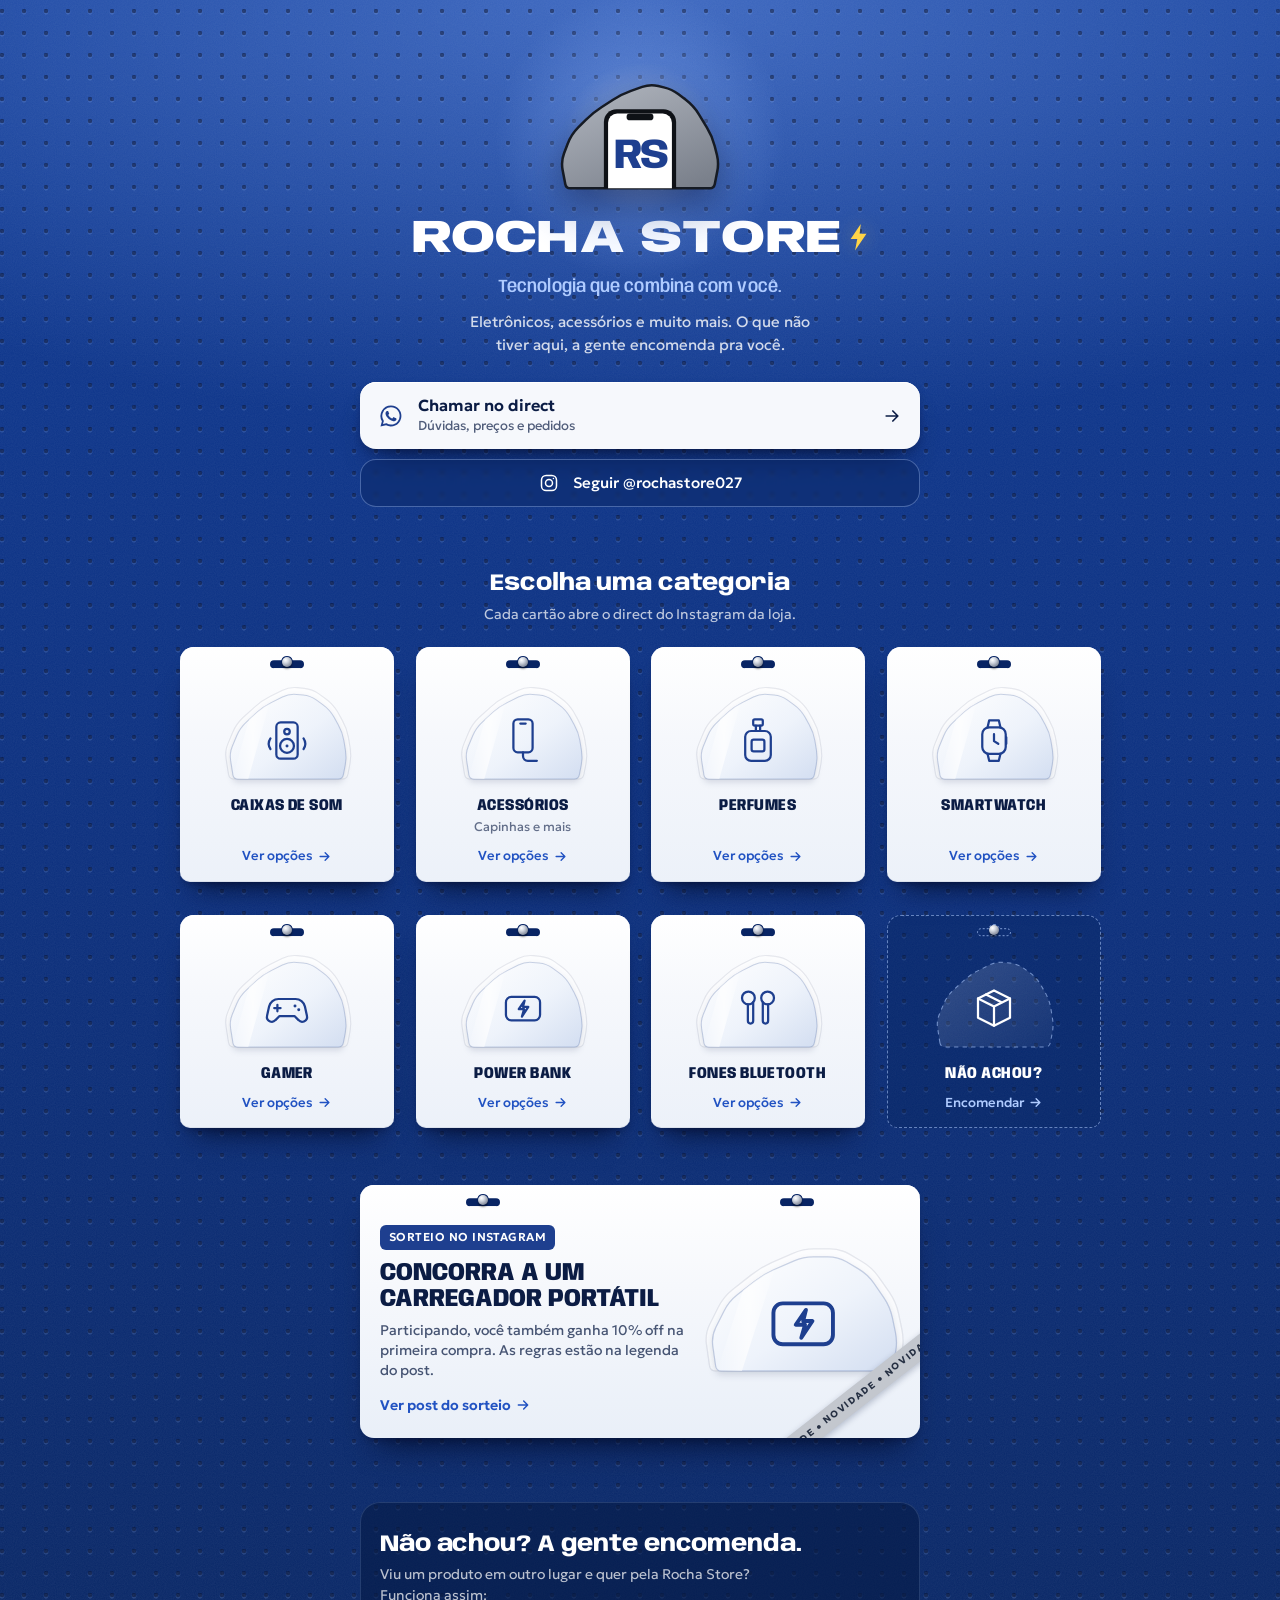
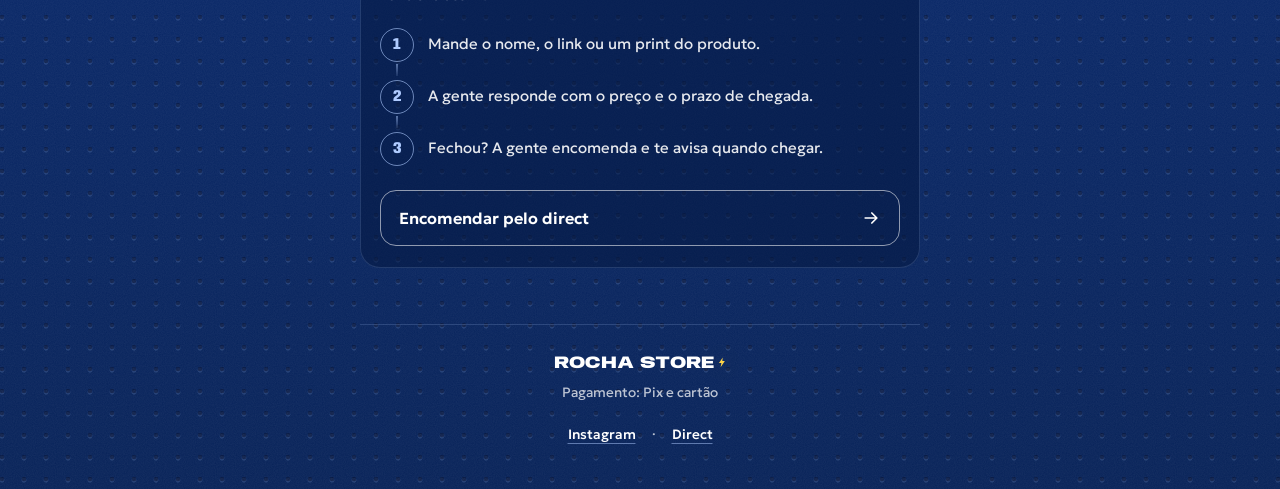
==== index.html @ 57f8ded2 "Biolink da Rocha Store: parede de ganchos com cartelas de blister Página de link na bio em HTML/CSS/" ====
<!doctype html>
<html lang="pt-BR">
<head>
  <meta charset="utf-8">
  <meta name="viewport" content="width=device-width, initial-scale=1, viewport-fit=cover">
  <title>Rocha Store · Tecnologia que combina com você</title>
  <meta name="description" content="Caixas de som, fones Bluetooth, smartwatches, power banks, acessórios, perfumes e linha gamer. Escolha a categoria e peça direto pelo WhatsApp. Produtos sob encomenda.">
  <meta name="theme-color" content="#0B2F7E">

  <meta property="og:type" content="website">
  <meta property="og:title" content="Rocha Store ⚡">
  <meta property="og:description" content="Tecnologia que combina com você. Eletrônicos, acessórios e produtos sob encomenda.">
  <meta property="og:image" content="assets/img/og.jpg">
  <meta property="og:locale" content="pt_BR">
  <meta name="twitter:card" content="summary_large_image">

  <link rel="icon" href="assets/img/favicon.svg" type="image/svg+xml">
  <link rel="apple-touch-icon" href="assets/img/apple-touch-icon.png">

  <link rel="preconnect" href="https://fonts.googleapis.com">
  <link rel="preconnect" href="https://fonts.gstatic.com" crossorigin>
  <link rel="stylesheet" href="https://fonts.googleapis.com/css2?family=Anybody:wdth,wght@50..150,400..900&family=Geologica:wght@300..700&display=swap">
  <link rel="stylesheet" href="assets/css/style.css">
</head>
<body>
  <!-- Desenhos compartilhados: gradiente da bolha de blister e recorte em forma de rocha -->
  <svg class="defs" width="0" height="0" aria-hidden="true" focusable="false">
    <defs>
      <linearGradient id="bolha" x1="0" y1="0" x2="1" y2="1">
        <stop offset="0" stop-color="#FFFFFF"/>
        <stop offset=".55" stop-color="#EEF3FB"/>
        <stop offset="1" stop-color="#D3DEF1"/>
      </linearGradient>
      <linearGradient id="bolha-vazia" x1="0" y1="0" x2="1" y2="1">
        <stop offset="0" stop-color="#FFFFFF" stop-opacity=".16"/>
        <stop offset="1" stop-color="#FFFFFF" stop-opacity=".04"/>
      </linearGradient>
      <linearGradient id="brilho" x1="0" y1="0" x2="1" y2="0">
        <stop offset="0" stop-color="#FFFFFF" stop-opacity="0"/>
        <stop offset=".5" stop-color="#FFFFFF" stop-opacity=".9"/>
        <stop offset="1" stop-color="#FFFFFF" stop-opacity="0"/>
      </linearGradient>
      <linearGradient id="pedra" x1=".2" y1="0" x2=".8" y2="1">
        <stop offset="0" stop-color="#AEB3BC"/>
        <stop offset="1" stop-color="#7A808B"/>
      </linearGradient>
      <clipPath id="corte-bolha">
        <path d="M9.3 86.1L7.2 72.9Q6 66 8.7 59.5L12.9 49.4Q16 42 21.9 36.6L32.1 27.4Q38 22 45.2 18.4L55.7 13.1Q62 10 69 10.7L75 11.3Q82 12 87.7 16.1L93.5 20.3Q100 25 104 31.9L108 39.1Q112 46 113.3 53.9L114.8 63.1Q116 70 114.6 76.9L112.8 86.1Q112 90 108 90L14 90Q10 90 9.3 86.1Z"/>
      </clipPath>
      <clipPath id="corte-bolha-larga">
        <path d="M9.4 100L7.1 83.9Q6 76 9.6 68.8L16 56Q20 48 27.1 42.4L40.9 31.6Q48 26 56.2 22.4L72.7 15.2Q80 12 88 12L100 12Q108 12 114.9 16L124.2 21.5Q132 26 137.1 33.4L144.9 44.6Q150 52 151.9 60.8L154.3 72.2Q156 80 154.7 87.9L152.7 100.1Q152 104 148 104L14 104Q10 104 9.4 100Z"/>
      </clipPath>
      <clipPath id="corte-celular">
        <rect x="0" y="0" width="200" height="148"/>
      </clipPath>
    </defs>
  </svg>

  <a class="pular" href="#parede">Pular para as categorias</a>

  <main class="pagina">
    <header class="topo">
      <div class="emblema" aria-hidden="true">
        <svg viewBox="0 0 200 160" class="emblema__svg">
          <path class="emblema__rocha" fill="url(#pedra)" d="M11.1 143.1L7.8 125.8Q6 116 9.5 106.6L13.8 95.2Q18 84 26.5 75.5L35.5 66.5Q44 58 54.1 51.5L67.9 42.5Q78 36 89.3 32L102.6 27.3Q112 24 121.7 26.2L128.3 27.8Q138 30 145.9 36.1L154.5 42.7Q164 50 170.3 60.2L179.7 75.8Q186 86 188.9 97.6L191.6 108.3Q194 118 192 127.8L189 143.1Q188 148 183 148L17 148Q12 148 11.1 143.1Z"/>
          <g clip-path="url(#corte-celular)">
            <rect x="57" y="54" width="86" height="120" rx="15" fill="#0E1116"/>
            <rect x="62" y="59" width="76" height="110" rx="11" fill="#FFFFFF"/>
            <rect x="84" y="59" width="32" height="8" rx="4" fill="#0E1116"/>
          </g>
          <text x="100" y="124" text-anchor="middle" class="emblema__rs">RS</text>
        </svg>
      </div>

      <h1 class="marca">Rocha Store<svg class="marca__raio" viewBox="0 0 24 32" aria-hidden="true"><path d="M14.5 1 3 18h7.5L8 31 21 12h-7.8z"/></svg></h1>
      <p class="slogan" data-texto="slogan">Tecnologia que combina com você.</p>
      <p class="apresentacao">Eletrônicos, acessórios e muito mais. O que não tiver aqui, a gente encomenda pra você.</p>

      <div class="acoes">
        <a class="botao botao--principal" data-contato data-mensagem="geral" href="#" target="_blank" rel="noopener">
          <svg class="botao__icone" viewBox="0 0 24 24" aria-hidden="true"><path d="M12 2.2a9.7 9.7 0 0 0-8.4 14.6L2.3 21.8l5.1-1.3A9.7 9.7 0 1 0 12 2.2Zm0 17.7a8 8 0 0 1-4.1-1.1l-.3-.2-3 .8.8-2.9-.2-.3A8 8 0 1 1 12 19.9Zm4.4-6c-.2-.1-1.4-.7-1.7-.8-.2-.1-.4-.1-.5.1l-.8.9c-.1.2-.3.2-.5.1a6.6 6.6 0 0 1-3.3-2.9c-.2-.4.2-.4.7-1.3.1-.2 0-.3 0-.4l-.8-1.8c-.2-.5-.4-.4-.5-.4h-.5a.9.9 0 0 0-.7.3 2.8 2.8 0 0 0-.9 2.1 4.9 4.9 0 0 0 1 2.6 11.2 11.2 0 0 0 4.3 3.8c1.6.7 2.2.8 3 .6a2.5 2.5 0 0 0 1.7-1.2 2 2 0 0 0 .1-1.2c0-.1-.2-.2-.4-.3Z"/></svg>
          <span class="botao__texto">
            <span class="botao__rotulo" data-rotulo-contato>Chamar no WhatsApp</span>
            <span class="botao__apoio">Dúvidas, preços e pedidos</span>
          </span>
          <svg class="botao__seta" viewBox="0 0 24 24" aria-hidden="true"><path d="M5 12h13M13 6l6 6-6 6"/></svg>
        </a>
        <a class="botao botao--secundario" data-instagram href="https://www.instagram.com/rochastore027/" target="_blank" rel="noopener">
          <svg class="botao__icone" viewBox="0 0 24 24" aria-hidden="true"><rect x="3" y="3" width="18" height="18" rx="5.5"/><circle cx="12" cy="12" r="4.2"/><circle cx="17.3" cy="6.7" r=".9" class="cheio"/></svg>
          <span class="botao__rotulo">Seguir <span data-arroba>@rochastore027</span></span>
        </a>
      </div>
    </header>

    <section class="parede" id="parede" aria-labelledby="t-parede">
      <div class="secao-cabeca">
        <h2 id="t-parede">Escolha uma categoria</h2>
        <p data-ajuda-categorias>Cada cartão abre o WhatsApp com a mensagem pronta.</p>
      </div>
      <ul class="ganchos" data-ganchos>
        <!-- preenchido por main.js a partir de config.js -->
      </ul>
      <noscript>
        <p class="sem-js">Para ver as categorias, ative o JavaScript ou chame a gente no Instagram: <a href="https://www.instagram.com/rochastore027/">@rochastore027</a>.</p>
      </noscript>
    </section>

    <section class="sorteio" data-sorteio hidden aria-labelledby="t-sorteio">
      <a class="cartela" data-sorteio-link href="#" target="_blank" rel="noopener">
        <span class="furo furo--esq" aria-hidden="true"><span class="pino"></span></span>
        <span class="furo furo--dir" aria-hidden="true"><span class="pino"></span></span>
        <span class="cartela__texto">
          <span class="selo" data-sorteio-selo>Sorteio no Instagram</span>
          <span class="cartela__titulo" id="t-sorteio" data-sorteio-titulo>Concorra a um carregador portátil</span>
          <span class="cartela__corpo" data-sorteio-texto></span>
          <span class="cartela__acao"><span data-sorteio-botao>Ver post do sorteio</span><svg viewBox="0 0 24 24" aria-hidden="true"><path d="M5 12h13M13 6l6 6-6 6"/></svg></span>
        </span>
        <span class="cartela__bolha" aria-hidden="true">
          <svg viewBox="0 0 160 112">
            <path class="bolha__aba" d="M9.4 100L7.1 83.9Q6 76 9.6 68.8L16 56Q20 48 27.1 42.4L40.9 31.6Q48 26 56.2 22.4L72.7 15.2Q80 12 88 12L100 12Q108 12 114.9 16L124.2 21.5Q132 26 137.1 33.4L144.9 44.6Q150 52 151.9 60.8L154.3 72.2Q156 80 154.7 87.9L152.7 100.1Q152 104 148 104L14 104Q10 104 9.4 100Z" transform="translate(80 104) scale(1.07) translate(-80 -104)"/>
            <path class="bolha__casca" fill="url(#bolha)" d="M9.4 100L7.1 83.9Q6 76 9.6 68.8L16 56Q20 48 27.1 42.4L40.9 31.6Q48 26 56.2 22.4L72.7 15.2Q80 12 88 12L100 12Q108 12 114.9 16L124.2 21.5Q132 26 137.1 33.4L144.9 44.6Q150 52 151.9 60.8L154.3 72.2Q156 80 154.7 87.9L152.7 100.1Q152 104 148 104L14 104Q10 104 9.4 100Z"/>
            <g clip-path="url(#corte-bolha-larga)"><path class="bolha__reflexo" d="M44 0h20L28 112H8Z"/></g>
            <g class="bolha__icone" transform="translate(44 30) scale(1.5)">
              <rect x="8" y="13" width="32" height="22" rx="5"/><path d="m25.5 16.5-5.5 8h5l-2 7 6-9h-5z"/>
            </g>
          </svg>
        </span>
        <span class="fita" aria-hidden="true"><span>Novidade • Novidade • Novidade • Novidade • Novidade • Novidade • Novidade •</span></span>
      </a>
    </section>

    <section class="encomenda" id="encomenda" aria-labelledby="t-encomenda">
      <div class="secao-cabeca">
        <h2 id="t-encomenda">Não achou? A gente encomenda.</h2>
        <p>Viu um produto em outro lugar e quer pela Rocha Store? Funciona assim:</p>
      </div>
      <ol class="passos">
        <li><span class="passos__n" aria-hidden="true">1</span><p>Mande o nome, o link ou um print do produto.</p></li>
        <li><span class="passos__n" aria-hidden="true">2</span><p>A gente responde com o preço e o prazo de chegada.</p></li>
        <li><span class="passos__n" aria-hidden="true">3</span><p>Fechou? A gente encomenda e te avisa quando chegar.</p></li>
      </ol>
      <a class="botao botao--linha" data-contato data-mensagem="encomenda" href="#" target="_blank" rel="noopener">
        <span class="botao__rotulo" data-rotulo-encomenda>Encomendar pelo WhatsApp</span>
        <svg class="botao__seta" viewBox="0 0 24 24" aria-hidden="true"><path d="M5 12h13M13 6l6 6-6 6"/></svg>
      </a>
    </section>

    <footer class="rodape">
      <p class="rodape__marca">Rocha Store<svg class="marca__raio" viewBox="0 0 24 32" aria-hidden="true"><path d="M14.5 1 3 18h7.5L8 31 21 12h-7.8z"/></svg></p>
      <p class="rodape__pagamento" data-pagamento hidden></p>
      <p class="rodape__links">
        <a data-instagram href="https://www.instagram.com/rochastore027/" target="_blank" rel="noopener">Instagram</a>
        <span aria-hidden="true">·</span>
        <a data-contato data-mensagem="geral" href="#" target="_blank" rel="noopener" data-rotulo-curto>WhatsApp</a>
      </p>
    </footer>
  </main>

  <script src="assets/js/config.js"></script>
  <script src="assets/js/main.js"></script>
</body>
</html>
---- assets/css/style.css ----
/* ==========================================================
   ROCHA STORE — biolink
   Conceito: a parede de ganchos de uma loja de acessórios.
   Cada categoria é uma cartela de blister pendurada num pino,
   com a bolha no formato da rocha do logo.
   ========================================================== */

:root {
  /* cor */
  --parede: #0B2F7E;        /* cobalto dos posts da loja */
  --parede-alta: #0F3A95;
  --parede-baixa: #072258;
  --furo: rgba(2, 12, 44, .52);
  --marinho: #0B1C44;       /* tinta principal */
  --rs: #1E3F8F;            /* azul do monograma RS */
  --pedra: #9298A2;         /* a rocha do logo */
  --cartao: #F6F8FC;        /* papel-cartão da cartela */
  --ceu: #AFCBFF;           /* luz da vitrine */
  --raio: #FFD447;          /* o ⚡ da bio — usado só no raio */
  --fita: #C3C7CE;          /* fita "NOVIDADE" dos posts */
  --branco-70: rgba(255, 255, 255, .72);

  /* tipo */
  --f-display: "Anybody", "Arial Narrow", system-ui, sans-serif;
  --f-texto: "Geologica", system-ui, -apple-system, "Segoe UI", sans-serif;

  /* medidas */
  --coluna: 560px;
  --margem: 16px;
  --raio-cartao: 14px;
  --passo-furo: 22px;

  /* movimento */
  --mola: cubic-bezier(.3, .7, .3, 1);
}

*,
*::before,
*::after { box-sizing: border-box; }

/* o html tem fundo próprio para que o fundo do body cubra a página inteira
   (e não só a primeira tela) */
html {
  background: var(--parede-baixa);
  -webkit-text-size-adjust: 100%;
  text-size-adjust: 100%;
}

body {
  margin: 0;
  min-height: 100vh;
  font-family: var(--f-texto);
  font-size: 16px;
  line-height: 1.5;
  color: #fff;
  background-color: var(--parede);
  /* parede perfurada: furo escuro + borda inferior iluminada + luz de vitrine */
  background-image:
    radial-gradient(circle at 50% 50%, var(--furo) 0 1.9px, transparent 2.5px),
    radial-gradient(circle at 50% calc(50% + 1.2px), rgba(175, 203, 255, .14) 0 2.1px, transparent 2.8px),
    radial-gradient(120% 620px at 50% 0, rgba(130, 172, 255, .42), rgba(130, 172, 255, 0) 70%),
    linear-gradient(180deg, var(--parede-alta) 0, var(--parede) 40%, var(--parede-baixa) 100%);
  background-size: var(--passo-furo) var(--passo-furo), var(--passo-furo) var(--passo-furo), 100% 100%, 100% 100%;
  background-repeat: repeat, repeat, no-repeat, no-repeat;
  background-position: center top;
  -webkit-font-smoothing: antialiased;
  -moz-osx-font-smoothing: grayscale;
  overflow-x: hidden;
}

/* grão da chapa pintada */
body { position: relative; }
body::before {
  content: "";
  position: absolute;
  inset: 0;
  pointer-events: none;
  z-index: 0;
  opacity: .07;
  background-image: url("data:image/svg+xml,%3Csvg xmlns='http://www.w3.org/2000/svg' width='160' height='160'%3E%3Cfilter id='n'%3E%3CfeTurbulence type='fractalNoise' baseFrequency='.9' numOctaves='2' stitchTiles='stitch'/%3E%3CfeColorMatrix values='0 0 0 0 1 0 0 0 0 1 0 0 0 0 1 0 0 0 .9 0'/%3E%3C/filter%3E%3Crect width='100%25' height='100%25' filter='url(%23n)'/%3E%3C/svg%3E");
}

.defs { position: absolute; width: 0; height: 0; overflow: hidden; }

a { color: inherit; }

:focus-visible {
  outline: 3px solid var(--ceu);
  outline-offset: 4px;
  border-radius: 6px;
}

.pular {
  position: absolute;
  left: 50%;
  top: 8px;
  transform: translate(-50%, -160%);
  z-index: 10;
  padding: 10px 16px;
  border-radius: 999px;
  background: var(--cartao);
  color: var(--marinho);
  font-weight: 600;
  font-size: 14px;
  text-decoration: none;
  transition: transform .2s ease;
}
.pular:focus-visible { transform: translate(-50%, 0); }

.pagina {
  position: relative;
  z-index: 1;
  width: min(100% - var(--margem) * 2, var(--coluna));
  margin-inline: auto;
  padding: max(40px, env(safe-area-inset-top)) 0 max(32px, env(safe-area-inset-bottom));
}

/* ---------------------------------------------------------- */
/* Topo                                                         */
/* ---------------------------------------------------------- */

.topo {
  display: flex;
  flex-direction: column;
  align-items: center;
  text-align: center;
}

.emblema {
  position: relative;
  width: 168px;
  margin-bottom: 18px;
}
/* o halo de luz atrás do logo, como no post "Novidade" */
.emblema::before {
  content: "";
  position: absolute;
  left: 50%;
  top: 54%;
  width: 290px;
  aspect-ratio: 1;
  transform: translate(-50%, -50%);
  border-radius: 50%;
  background: radial-gradient(closest-side, rgba(214, 228, 255, .62), rgba(150, 186, 255, .22) 52%, rgba(150, 186, 255, 0) 100%);
  pointer-events: none;
}
.emblema__svg {
  position: relative;
  display: block;
  width: 100%;
  height: auto;
  overflow: visible;
  filter: drop-shadow(0 14px 18px rgba(2, 12, 44, .45));
}
.emblema__rocha {
  stroke: #161B24;
  stroke-width: 3;
  stroke-linejoin: round;
}
.emblema__rs {
  font-family: var(--f-display);
  font-stretch: 100%;
  font-weight: 760;
  font-size: 50px;
  letter-spacing: -4px;
  fill: var(--rs);
}

.marca {
  margin: 0;
  font-family: var(--f-display);
  font-stretch: 128%;
  font-weight: 860;
  font-size: clamp(30px, 9vw, 46px);
  line-height: 1;
  letter-spacing: -.01em;
  text-transform: uppercase;
  text-wrap: balance;
}
.marca__raio {
  display: inline-block;
  width: .46em;
  height: .62em;
  margin-left: .14em;
  vertical-align: .02em;
  fill: var(--raio);
  filter: drop-shadow(0 0 10px rgba(255, 212, 71, .35));
}

.slogan {
  margin: 12px 0 0;
  font-family: var(--f-display);
  font-stretch: 92%;
  font-weight: 560;
  font-size: 18px;
  letter-spacing: .005em;
  color: var(--ceu);
}

.apresentacao {
  max-width: 34ch;
  margin: 10px 0 0;
  font-size: 15px;
  font-weight: 400;
  color: rgba(255, 255, 255, .8);
  text-wrap: pretty;
}

/* ---------------------------------------------------------- */
/* Botões                                                       */
/* ---------------------------------------------------------- */

.acoes {
  display: grid;
  gap: 10px;
  width: 100%;
  margin-top: 26px;
}

.botao {
  display: flex;
  align-items: center;
  gap: 14px;
  min-height: 48px;
  text-decoration: none;
  border-radius: 16px;
  -webkit-tap-highlight-color: transparent;
  transition: transform .18s ease, background-color .18s ease, border-color .18s ease, box-shadow .18s ease;
}
.botao svg { flex: none; }
.botao__icone { width: 26px; height: 26px; }
.botao__seta {
  width: 20px;
  height: 20px;
  margin-left: auto;
  fill: none;
  stroke: currentColor;
  stroke-width: 2;
  stroke-linecap: round;
  stroke-linejoin: round;
  transition: transform .18s ease;
}
.botao__texto { display: grid; text-align: left; }
.botao__rotulo { font-weight: 600; font-size: 16px; line-height: 1.2; }
.botao__apoio { font-size: 13px; font-weight: 400; opacity: .7; }

.botao--principal {
  padding: 14px 18px;
  min-height: 64px;
  background: var(--cartao);
  color: var(--marinho);
  box-shadow:
    inset 0 1px 0 #fff,
    0 18px 30px -16px rgba(2, 10, 40, .8),
    0 3px 8px -3px rgba(2, 10, 40, .4);
}
.botao--principal .botao__icone { fill: var(--rs); }

.botao--secundario {
  justify-content: center;
  padding: 10px 18px;
  color: #fff;
  border: 1px solid rgba(175, 203, 255, .36);
  background: rgba(7, 34, 88, .35);
  -webkit-backdrop-filter: blur(2px);
  backdrop-filter: blur(2px);
}
.botao--secundario .botao__icone {
  width: 20px;
  height: 20px;
  fill: none;
  stroke: currentColor;
  stroke-width: 1.8;
}
.botao--secundario .cheio { fill: currentColor; stroke: none; }
.botao--secundario .botao__rotulo { font-size: 15px; font-weight: 500; }

.botao--linha {
  justify-content: space-between;
  padding: 14px 18px;
  min-height: 56px;
  color: #fff;
  border: 1.5px solid rgba(255, 255, 255, .55);
}

@media (hover: hover) {
  .botao:hover .botao__seta { transform: translateX(3px); }
  .botao--principal:hover { transform: translateY(-1px); }
  .botao--secundario:hover { background: rgba(7, 34, 88, .6); border-color: rgba(175, 203, 255, .6); }
  .botao--linha:hover { background: rgba(255, 255, 255, .08); border-color: #fff; }
}
.botao:active { transform: translateY(1px); }

/* ---------------------------------------------------------- */
/* Cabeçalhos de seção                                          */
/* ---------------------------------------------------------- */

.secao-cabeca { margin-bottom: 22px; text-align: center; }
.secao-cabeca h2 {
  margin: 0;
  font-family: var(--f-display);
  font-stretch: 104%;
  font-weight: 760;
  font-size: 23px;
  line-height: 1.15;
  letter-spacing: -.005em;
  text-wrap: balance;
}
.secao-cabeca p {
  max-width: 38ch;
  margin: 6px auto 0;
  font-size: 14px;
  font-weight: 350;
  color: var(--branco-70);
  text-wrap: pretty;
}

/* ---------------------------------------------------------- */
/* A parede                                                     */
/* ---------------------------------------------------------- */

.parede { margin-top: 64px; }

.ganchos {
  list-style: none;
  margin: 0;
  padding: 0;
  display: grid;
  grid-template-columns: repeat(2, minmax(0, 1fr));
  gap: 26px 14px;
}

.gancho {
  /* o pino fica 15px abaixo do topo da cartela: é dali que ela balança */
  transform-origin: 50% 15px;
}

.etiqueta {
  position: relative;
  display: flex;
  flex-direction: column;
  align-items: center;
  height: 100%;
  padding: 34px 12px 16px;
  text-align: center;
  text-decoration: none;
  color: var(--marinho);
  background:
    linear-gradient(180deg, #fff 0, var(--cartao) 38%, #ECF1F9 100%);
  border-radius: var(--raio-cartao) var(--raio-cartao) 10px 10px;
  box-shadow:
    inset 0 1px 0 #fff,
    inset 0 -1px 0 rgba(11, 28, 68, .08),
    0 20px 26px -16px rgba(2, 10, 40, .85),
    0 6px 10px -6px rgba(2, 10, 40, .5);
  transform-origin: 50% 15px;
  -webkit-tap-highlight-color: transparent;
}
.etiqueta:focus-visible { outline-offset: 5px; border-radius: var(--raio-cartao); }

/* o furo "euro slot" da cartela e o pino que a segura */
.furo {
  position: absolute;
  top: 9px;
  left: 50%;
  width: 34px;
  height: 14px;
  transform: translateX(-50%);
  background: url("data:image/svg+xml,%3Csvg xmlns='http://www.w3.org/2000/svg' viewBox='0 0 34 14'%3E%3Cpath fill='%23082464' d='M17 0a6 6 0 0 1 5.7 4.2H30a4 4 0 0 1 0 8H4a4 4 0 0 1 0-8h7.3A6 6 0 0 1 17 0Z'/%3E%3Cpath fill='none' stroke='%23fff' stroke-opacity='.9' d='M3.6 12.6h26.8'/%3E%3C/svg%3E") center / contain no-repeat;
}
.pino {
  position: absolute;
  left: 50%;
  top: 1px;
  width: 10px;
  height: 10px;
  transform: translateX(-50%);
  border-radius: 50%;
  background: radial-gradient(circle at 35% 30%, #fff 0, #D4D9E2 30%, #8A91A0 70%, #4B5262 100%);
  box-shadow: 0 2px 2px rgba(0, 0, 0, .45);
}

.etiqueta__bolha {
  display: block;
  width: min(100%, 128px);
  margin-top: 2px;
}
.etiqueta__bolha svg,
.cartela__bolha svg {
  display: block;
  width: 100%;
  height: auto;
  overflow: visible;
}

/* a aba plana do plástico, colada na cartela em volta da bolha */
.bolha__aba {
  fill: rgba(255, 255, 255, .55);
  stroke: rgba(11, 28, 68, .09);
  stroke-width: 1;
}
.bolha__casca {
  stroke: rgba(30, 63, 143, .22);
  stroke-width: 1;
  filter: drop-shadow(0 3px 3px rgba(11, 28, 68, .14));
}
.bolha__reflexo { fill: url(#brilho); opacity: .8; }
.bolha__icone {
  fill: none;
  stroke: var(--rs);
  stroke-width: 2.1;
  stroke-linecap: round;
  stroke-linejoin: round;
}
.bolha__icone .cheio { fill: var(--rs); stroke: none; }

.etiqueta__nome {
  margin-top: 12px;
  font-family: var(--f-display);
  font-stretch: 84%;
  font-weight: 800;
  font-size: 16px;
  line-height: 1.08;
  letter-spacing: .03em;
  text-transform: uppercase;
  text-wrap: balance;
}
.etiqueta__detalhe {
  margin-top: 3px;
  font-size: 12.5px;
  font-weight: 400;
  color: rgba(11, 28, 68, .62);
}
.etiqueta__acao {
  display: inline-flex;
  align-items: center;
  gap: 4px;
  margin-top: auto;
  padding-top: 10px;
  font-size: 13px;
  font-weight: 500;
  color: #2152C2;
}
.etiqueta__acao svg {
  width: 15px;
  height: 15px;
  fill: none;
  stroke: currentColor;
  stroke-width: 2.2;
  stroke-linecap: round;
  stroke-linejoin: round;
  transition: transform .18s ease;
}

/* o gancho vazio: espaço do produto que você não encontrou */
.etiqueta--vazia {
  color: #fff;
  background: rgba(7, 34, 88, .28);
  box-shadow: none;
  outline: 1.5px dashed rgba(175, 203, 255, .55);
  outline-offset: -1.5px;
}
.etiqueta--vazia:focus-visible { outline: 3px solid var(--ceu); outline-offset: 5px; }
.etiqueta--vazia .furo {
  background-image: url("data:image/svg+xml,%3Csvg xmlns='http://www.w3.org/2000/svg' viewBox='0 0 34 14'%3E%3Cpath fill='none' stroke='%23AFCBFF' stroke-opacity='.7' stroke-dasharray='2 2' d='M17 .5a5.5 5.5 0 0 1 5.3 4.2H30a3.5 3.5 0 0 1 0 7H4a3.5 3.5 0 0 1 0-7h7.7A5.5 5.5 0 0 1 17 .5Z'/%3E%3C/svg%3E");
}
.etiqueta--vazia .bolha__aba { display: none; }
.etiqueta--vazia .bolha__casca {
  stroke: rgba(175, 203, 255, .6);
  stroke-dasharray: 4 4;
  filter: none;
}
.etiqueta--vazia .bolha__icone { stroke: #fff; }
.etiqueta--vazia .etiqueta__acao { color: var(--ceu); }

@media (hover: hover) {
  .etiqueta:hover { animation: balanco 1.1s var(--mola); }
  .etiqueta:hover .etiqueta__acao svg { transform: translateX(3px); }
  .etiqueta--vazia:hover { background: rgba(7, 34, 88, .45); }
}
.etiqueta:focus-visible { animation: balanco 1.1s var(--mola); }
.etiqueta:active { animation: balanco .9s var(--mola); }

@keyframes balanco {
  0%   { rotate: 0deg; }
  18%  { rotate: 4.5deg; }
  40%  { rotate: -3deg; }
  60%  { rotate: 1.6deg; }
  80%  { rotate: -.6deg; }
  100% { rotate: 0deg; }
}

/* entrada: cada cartela é pendurada no pino e assenta balançando */
.vai-pendurar .gancho { opacity: 0; }
.pendurada .gancho {
  animation: pendurar 1.15s var(--mola) both;
  animation-delay: calc(var(--i) * 75ms);
}
@keyframes pendurar {
  0%   { opacity: 0; translate: 0 -22px; rotate: -8deg; }
  30%  { opacity: 1; translate: 0 0; rotate: 6deg; }
  52%  { rotate: -3.5deg; }
  72%  { rotate: 1.6deg; }
  88%  { rotate: -.5deg; }
  100% { opacity: 1; translate: 0 0; rotate: 0deg; }
}

.sem-js {
  padding: 16px;
  border-radius: 12px;
  background: rgba(7, 34, 88, .5);
  font-size: 14px;
  text-align: center;
}

/* ---------------------------------------------------------- */
/* Sorteio — cartela larga, dois pinos                          */
/* ---------------------------------------------------------- */

.sorteio { margin-top: 56px; }
.sorteio[hidden] { display: none; }

.cartela {
  position: relative;
  display: grid;
  grid-template-columns: minmax(0, 1fr) 38%;
  align-items: center;
  gap: 8px;
  padding: 40px 18px 22px 20px;
  overflow: hidden;
  text-decoration: none;
  color: var(--marinho);
  background: linear-gradient(180deg, #fff 0, var(--cartao) 40%, #E9EFF8 100%);
  border-radius: var(--raio-cartao);
  box-shadow:
    inset 0 1px 0 #fff,
    0 22px 30px -18px rgba(2, 10, 40, .9),
    0 6px 10px -6px rgba(2, 10, 40, .5);
  transform-origin: 50% 15px;
  -webkit-tap-highlight-color: transparent;
}
.cartela:focus-visible { outline-offset: 5px; border-radius: var(--raio-cartao); }
.furo--esq { left: 22%; }
.furo--dir { left: 78%; }

.cartela__texto { position: relative; z-index: 1; display: grid; justify-items: start; }

.selo {
  display: inline-block;
  padding: 4px 9px 4px;
  border-radius: 6px;
  background: var(--rs);
  color: #fff;
  font-size: 11.5px;
  font-weight: 600;
  letter-spacing: .04em;
  text-transform: uppercase;
}
.cartela__titulo {
  margin-top: 10px;
  font-family: var(--f-display);
  font-stretch: 92%;
  font-weight: 820;
  font-size: clamp(20px, 5.6vw, 25px);
  line-height: 1.04;
  text-transform: uppercase;
  text-wrap: balance;
}
.cartela__corpo {
  margin-top: 8px;
  font-size: 14px;
  line-height: 1.45;
  color: rgba(11, 28, 68, .74);
  text-wrap: pretty;
}
.cartela__acao {
  display: inline-flex;
  align-items: center;
  gap: 4px;
  margin-top: 14px;
  font-size: 14px;
  font-weight: 600;
  color: #2152C2;
}
.cartela__acao svg {
  width: 16px;
  height: 16px;
  fill: none;
  stroke: currentColor;
  stroke-width: 2.2;
  stroke-linecap: round;
  stroke-linejoin: round;
  transition: transform .18s ease;
}
.cartela__bolha { position: relative; z-index: 1; align-self: center; margin-bottom: 18px; }

/* a fita "NOVIDADE" dos posts da loja, atravessando o canto */
.fita {
  position: absolute;
  right: -58px;
  bottom: 30px;
  z-index: 2;
  width: 240px;
  padding: 4px 0;
  transform: rotate(-38deg);
  background: var(--fita);
  color: #263043;
  box-shadow: 0 2px 6px rgba(11, 28, 68, .25);
  overflow: hidden;
  white-space: nowrap;
  pointer-events: none;
}
.fita span {
  display: block;
  font-size: 9.5px;
  font-weight: 700;
  letter-spacing: .16em;
  text-transform: uppercase;
}

@media (hover: hover) {
  .cartela:hover { animation: balanco-curto 1.2s var(--mola); }
  .cartela:hover .cartela__acao svg { transform: translateX(3px); }
}
@keyframes balanco-curto {
  0%, 100% { rotate: 0deg; }
  25% { rotate: 1deg; }
  55% { rotate: -.6deg; }
  80% { rotate: .25deg; }
}

/* ---------------------------------------------------------- */
/* Sob encomenda                                                */
/* ---------------------------------------------------------- */

.encomenda {
  margin-top: 64px;
  padding: 30px 20px 22px;
  border-radius: 20px;
  background: rgba(5, 24, 66, .55);
  box-shadow: inset 0 0 0 1px rgba(175, 203, 255, .16);
}
.encomenda .secao-cabeca { text-align: left; }
.encomenda .secao-cabeca p { margin-left: 0; }

.passos {
  list-style: none;
  margin: 0 0 24px;
  padding: 0;
  display: grid;
  gap: 0;
}
.passos li {
  position: relative;
  display: grid;
  grid-template-columns: 34px 1fr;
  gap: 14px;
  padding-bottom: 18px;
}
.passos li:last-child { padding-bottom: 0; }
/* a linha que liga um passo ao próximo */
.passos li:not(:last-child)::before {
  content: "";
  position: absolute;
  left: 16px;
  top: 36px;
  bottom: 4px;
  width: 1.5px;
  background: linear-gradient(rgba(175, 203, 255, .5), rgba(175, 203, 255, .1));
}
.passos__n {
  display: grid;
  place-items: center;
  width: 34px;
  height: 34px;
  border-radius: 50%;
  border: 1.5px solid rgba(175, 203, 255, .6);
  font-family: var(--f-display);
  font-stretch: 80%;
  font-weight: 800;
  font-size: 16px;
  color: var(--ceu);
}
.passos p {
  margin: 0;
  padding-top: 5px;
  font-size: 15px;
  line-height: 1.45;
  color: rgba(255, 255, 255, .9);
}

/* ---------------------------------------------------------- */
/* Rodapé                                                       */
/* ---------------------------------------------------------- */

.rodape {
  margin-top: 56px;
  padding-top: 26px;
  border-top: 1px solid rgba(175, 203, 255, .18);
  text-align: center;
  font-size: 13.5px;
  color: var(--branco-70);
}
.rodape p { margin: 0; }
.rodape__marca {
  font-family: var(--f-display);
  font-stretch: 128%;
  font-weight: 860;
  font-size: 17px;
  text-transform: uppercase;
  color: #fff;
}
.rodape__pagamento { margin-top: 6px !important; }
.rodape__links { margin-top: 10px !important; display: flex; justify-content: center; gap: 10px; }
.rodape__links a {
  display: inline-flex;
  align-items: center;
  min-height: 44px;
  padding-inline: 6px;
  color: #fff;
  font-weight: 500;
  text-decoration: underline;
  text-decoration-color: rgba(175, 203, 255, .5);
  text-underline-offset: 4px;
}
.rodape__links span { align-self: center; }

/* ---------------------------------------------------------- */
/* Telas maiores: a parede abre em 4 colunas                    */
/* ---------------------------------------------------------- */

@media (min-width: 420px) {
  .ganchos { gap: 30px 18px; }
}

@media (min-width: 920px) {
  .pagina { padding-top: 64px; }
  .parede {
    width: min(100vw - 64px, 920px);
    margin-left: 50%;
    transform: translateX(-50%);
  }
  .ganchos { grid-template-columns: repeat(4, minmax(0, 1fr)); gap: 34px 22px; }
}

/* ---------------------------------------------------------- */
/* Movimento reduzido                                           */
/* ---------------------------------------------------------- */

@media (prefers-reduced-motion: reduce) {
  *,
  *::before,
  *::after {
    animation: none !important;
    transition: none !important;
  }
  .vai-pendurar .gancho { opacity: 1; }
}
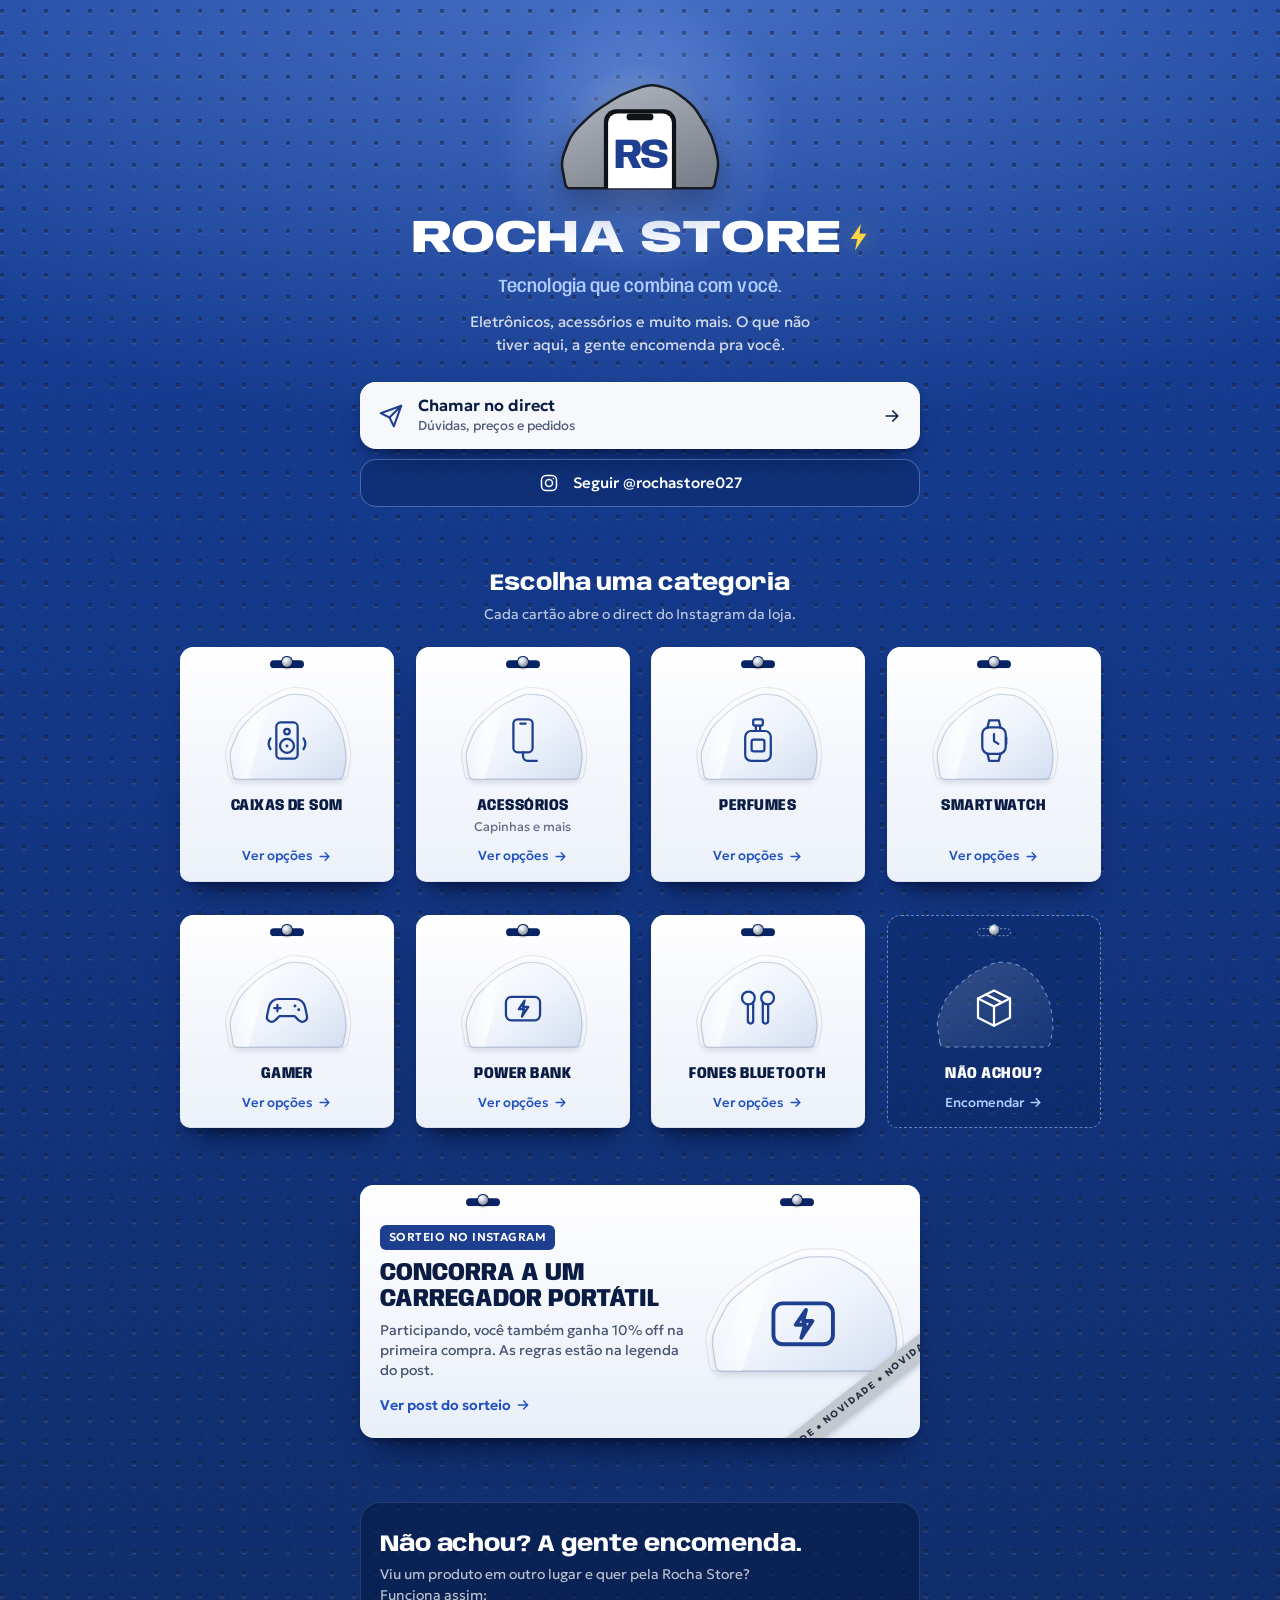
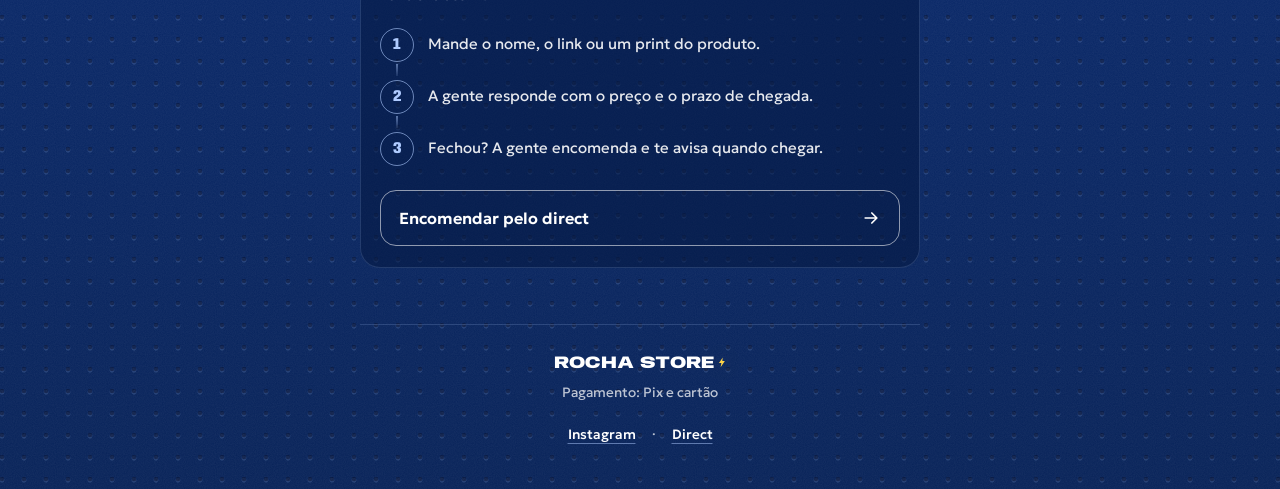
==== commit 8122d922: "Publica em rocha-store-027.pages.dev e ajusta o ícone do direct - og:url, og:image e canonical apont" ====
--- a/index.html
+++ b/index.html
@@ -10,7 +10,11 @@
   <meta property="og:type" content="website">
   <meta property="og:title" content="Rocha Store ⚡">
   <meta property="og:description" content="Tecnologia que combina com você. Eletrônicos, acessórios e produtos sob encomenda.">
-  <meta property="og:image" content="assets/img/og.jpg">
+  <link rel="canonical" href="https://rocha-store-027.pages.dev/">
+  <meta property="og:url" content="https://rocha-store-027.pages.dev/">
+  <meta property="og:image" content="https://rocha-store-027.pages.dev/assets/img/og.jpg">
+  <meta property="og:image:width" content="1200">
+  <meta property="og:image:height" content="630">
   <meta property="og:locale" content="pt_BR">
   <meta name="twitter:card" content="summary_large_image">
 
@@ -78,7 +82,7 @@
 
       <div class="acoes">
         <a class="botao botao--principal" data-contato data-mensagem="geral" href="#" target="_blank" rel="noopener">
-          <svg class="botao__icone" viewBox="0 0 24 24" aria-hidden="true"><path d="M12 2.2a9.7 9.7 0 0 0-8.4 14.6L2.3 21.8l5.1-1.3A9.7 9.7 0 1 0 12 2.2Zm0 17.7a8 8 0 0 1-4.1-1.1l-.3-.2-3 .8.8-2.9-.2-.3A8 8 0 1 1 12 19.9Zm4.4-6c-.2-.1-1.4-.7-1.7-.8-.2-.1-.4-.1-.5.1l-.8.9c-.1.2-.3.2-.5.1a6.6 6.6 0 0 1-3.3-2.9c-.2-.4.2-.4.7-1.3.1-.2 0-.3 0-.4l-.8-1.8c-.2-.5-.4-.4-.5-.4h-.5a.9.9 0 0 0-.7.3 2.8 2.8 0 0 0-.9 2.1 4.9 4.9 0 0 0 1 2.6 11.2 11.2 0 0 0 4.3 3.8c1.6.7 2.2.8 3 .6a2.5 2.5 0 0 0 1.7-1.2 2 2 0 0 0 .1-1.2c0-.1-.2-.2-.4-.3Z"/></svg>
+          <svg class="botao__icone" data-icone-contato viewBox="0 0 24 24" aria-hidden="true"><path d="M12 2.2a9.7 9.7 0 0 0-8.4 14.6L2.3 21.8l5.1-1.3A9.7 9.7 0 1 0 12 2.2Zm0 17.7a8 8 0 0 1-4.1-1.1l-.3-.2-3 .8.8-2.9-.2-.3A8 8 0 1 1 12 19.9Zm4.4-6c-.2-.1-1.4-.7-1.7-.8-.2-.1-.4-.1-.5.1l-.8.9c-.1.2-.3.2-.5.1a6.6 6.6 0 0 1-3.3-2.9c-.2-.4.2-.4.7-1.3.1-.2 0-.3 0-.4l-.8-1.8c-.2-.5-.4-.4-.5-.4h-.5a.9.9 0 0 0-.7.3 2.8 2.8 0 0 0-.9 2.1 4.9 4.9 0 0 0 1 2.6 11.2 11.2 0 0 0 4.3 3.8c1.6.7 2.2.8 3 .6a2.5 2.5 0 0 0 1.7-1.2 2 2 0 0 0 .1-1.2c0-.1-.2-.2-.4-.3Z"/></svg>
           <span class="botao__texto">
             <span class="botao__rotulo" data-rotulo-contato>Chamar no WhatsApp</span>
             <span class="botao__apoio">Dúvidas, preços e pedidos</span>
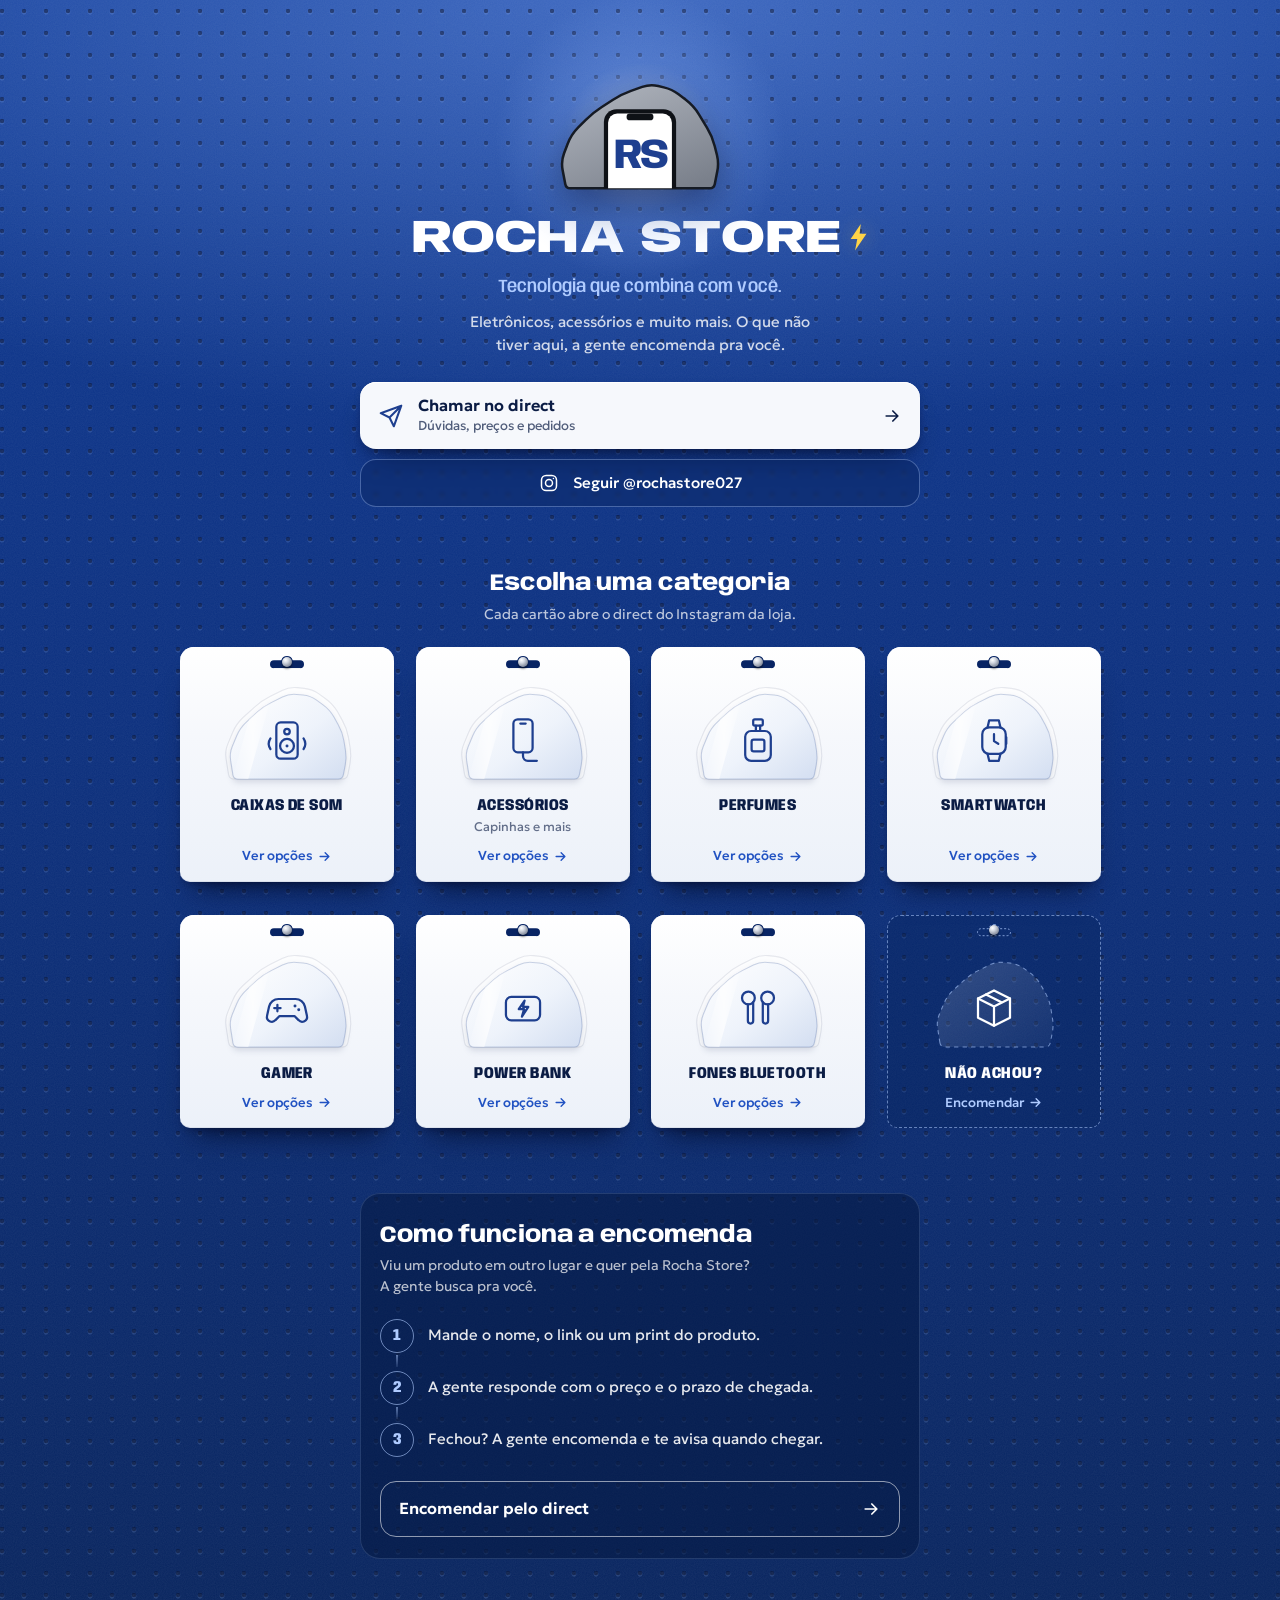
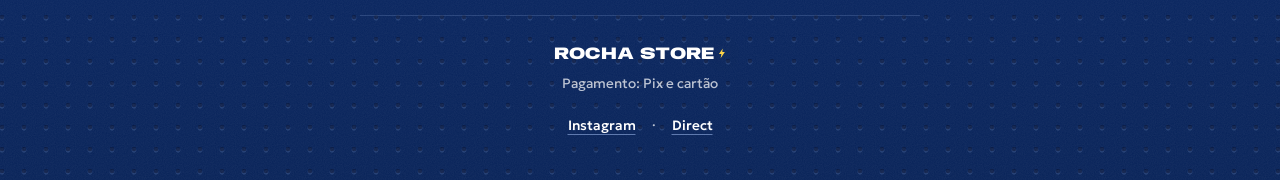
==== commit f506f720: "Remove o sorteio, que já terminou - sorteio.ativo = false em config.js (o cartão some da página) - S" ====
--- a/index.html
+++ b/index.html
@@ -135,8 +135,8 @@
 
     <section class="encomenda" id="encomenda" aria-labelledby="t-encomenda">
       <div class="secao-cabeca">
-        <h2 id="t-encomenda">Não achou? A gente encomenda.</h2>
-        <p>Viu um produto em outro lugar e quer pela Rocha Store? Funciona assim:</p>
+        <h2 id="t-encomenda">Como funciona a encomenda</h2>
+        <p>Viu um produto em outro lugar e quer pela Rocha Store? A gente busca pra você.</p>
       </div>
       <ol class="passos">
         <li><span class="passos__n" aria-hidden="true">1</span><p>Mande o nome, o link ou um print do produto.</p></li>
